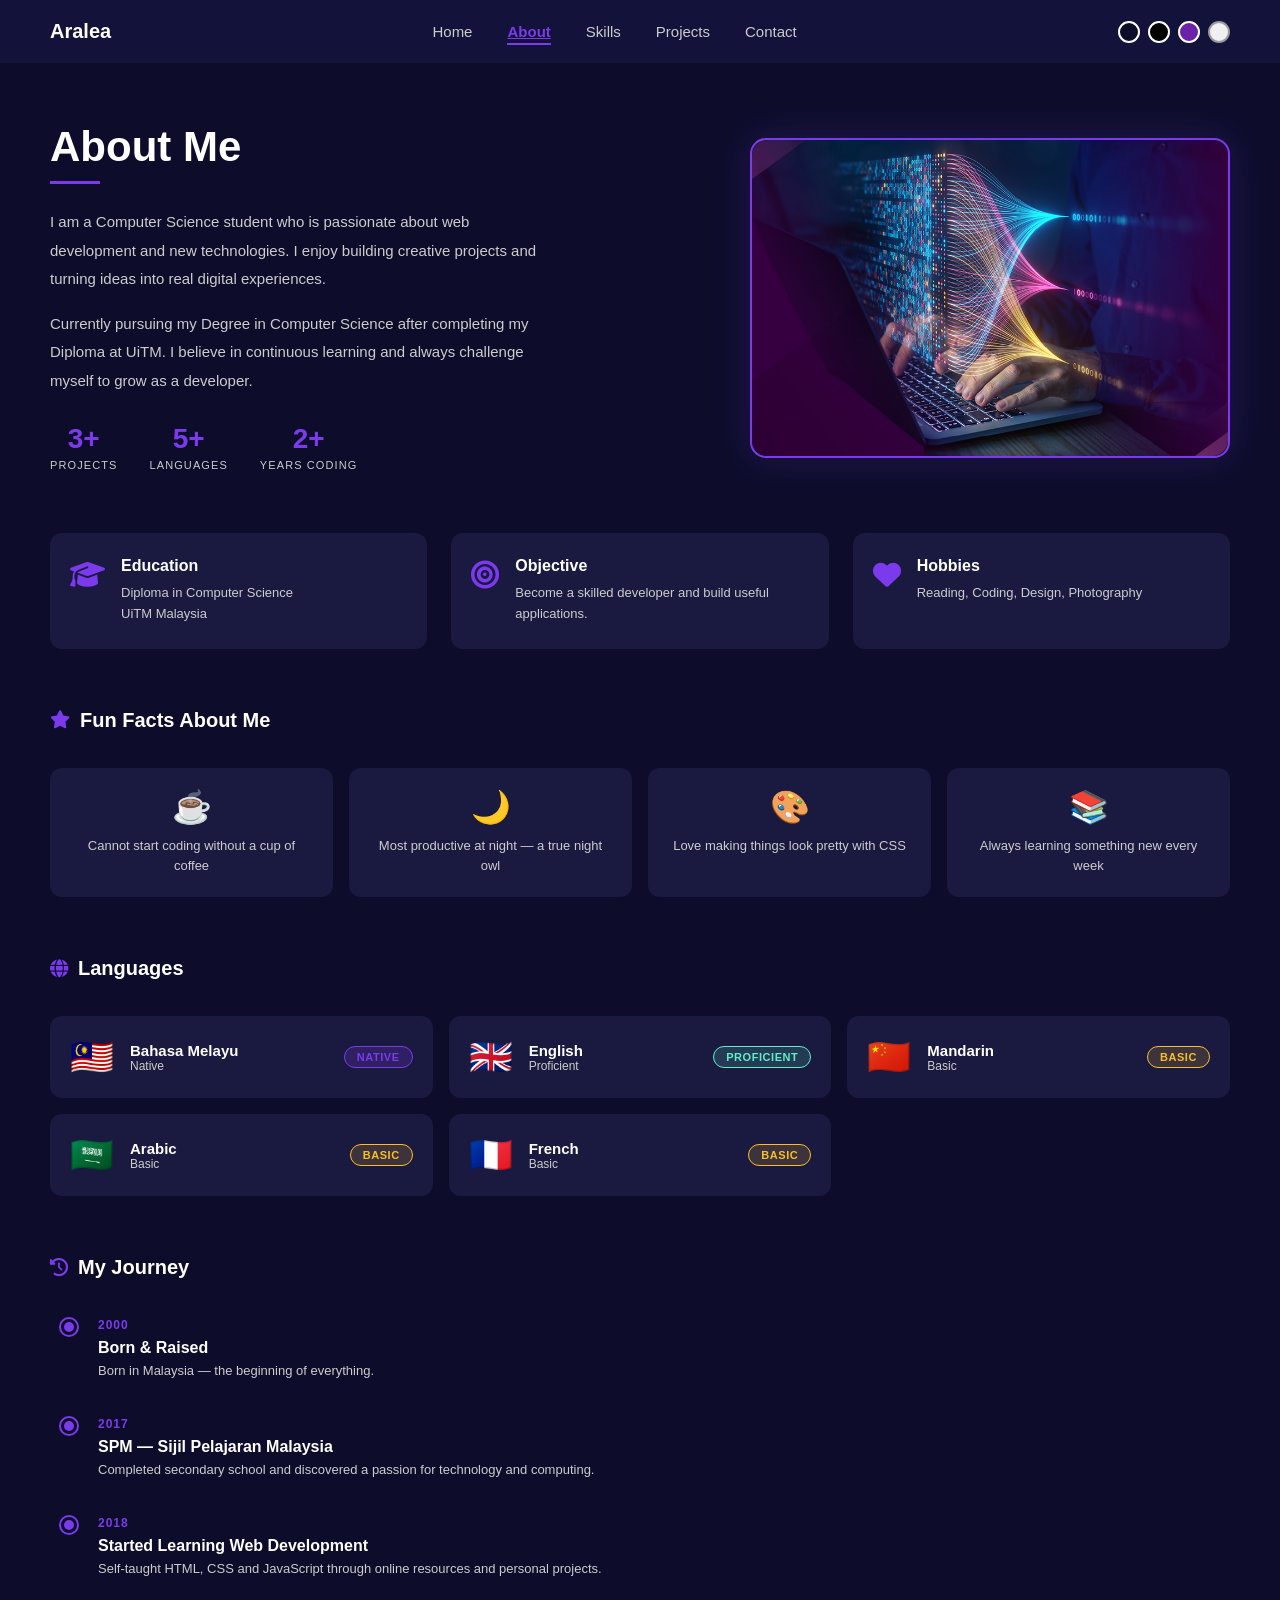
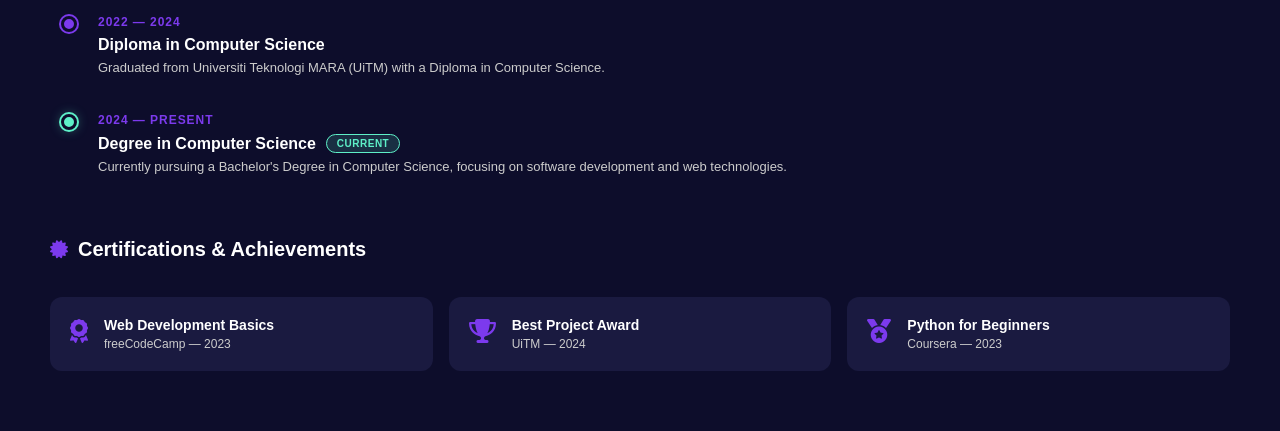
==== aboutme.html @ ed952f9d "Co-authored-by: PUTERI NURAIN AQILAH <Nurain-beep@users.noreply.github.com>" ====
<!DOCTYPE html>
<html lang="en">
<head>
  <meta charset="UTF-8" />
  <meta name="viewport" content="width=device-width, initial-scale=1.0"/>
  <title>About Me</title>
  <link rel="stylesheet" href="css/homepage.css" />
  <link rel="stylesheet" href="css/aboutme.css" />
  <link rel="stylesheet" href="https://cdnjs.cloudflare.com/ajax/libs/font-awesome/6.5.0/css/all.min.css"/>
</head>
<body>

  <!-- NAVBAR -->
  <nav>
    <div class="logo">Aralea</div>
    <ul>
      <li><a href="homepage.html">Home</a></li>
      <li><a href="aboutme.html" class="active">About</a></li>
      <li><a href="skills.html">Skills</a></li>
      <li><a href="myproject.html">Projects</a></li>
      <li><a href="contact.html">Contact</a></li>
    </ul>
    <div class="theme-switcher">
      <div class="theme-btn dark-blue" data-theme="dark-blue" title="Dark Blue"></div>
      <div class="theme-btn black"     data-theme="black"     title="Black"></div>
      <div class="theme-btn purple"    data-theme="purple"    title="Purple"></div>
      <div class="theme-btn white"     data-theme="white"     title="White"></div>
    </div>
  </nav>

  <!-- ABOUT SECTION -->
  <section class="about">

    <!-- TOP ROW -->
    <div class="about-top">
      <div class="about-text">
        <h2>About Me</h2>
        <div class="underline"></div>
        <p>I am a Computer Science student who is passionate about web development and new technologies. I enjoy building creative projects and turning ideas into real digital experiences.</p>
        <p>Currently pursuing my Degree in Computer Science after completing my Diploma at UiTM. I believe in continuous learning and always challenge myself to grow as a developer.</p>
        <div class="about-stats">
          <div class="stat-item">
            <span class="stat-num">3+</span>
            <span class="stat-label">Projects</span>
          </div>
          <div class="stat-item">
            <span class="stat-num">5+</span>
            <span class="stat-label">Languages</span>
          </div>
          <div class="stat-item">
            <span class="stat-num">2+</span>
            <span class="stat-label">Years Coding</span>
          </div>
        </div>
      </div>
      <div class="about-pic">
        <img src="images/computer science.jpg" alt="Aralea">
      </div>
    </div>

    <!-- 3 CARDS -->
    <div class="about-cards">
      <div class="card">
        <i class="fas fa-graduation-cap card-icon"></i>
        <div>
          <h4>Education</h4>
          <p>Diploma in Computer Science</p>
          <p>UiTM Malaysia</p>
        </div>
      </div>
      <div class="card">
        <i class="fas fa-bullseye card-icon"></i>
        <div>
          <h4>Objective</h4>
          <p>Become a skilled developer and build useful applications.</p>
        </div>
      </div>
      <div class="card">
        <i class="fas fa-heart card-icon"></i>
        <div>
          <h4>Hobbies</h4>
          <p>Reading, Coding, Design, Photography</p>
        </div>
      </div>
    </div>

    <!-- FUN FACTS -->
    <div class="section-block">
      <h3 class="section-title"><i class="fas fa-star"></i> Fun Facts About Me</h3>
      <div class="facts-grid">
        <div class="fact-card">
          <span class="fact-emoji">☕</span>
          <p>Cannot start coding without a cup of coffee</p>
        </div>
        <div class="fact-card">
          <span class="fact-emoji">🌙</span>
          <p>Most productive at night — a true night owl</p>
        </div>
        <div class="fact-card">
          <span class="fact-emoji">🎨</span>
          <p>Love making things look pretty with CSS</p>
        </div>
        <div class="fact-card">
          <span class="fact-emoji">📚</span>
          <p>Always learning something new every week</p>
        </div>
      </div>
    </div>

    <!-- LANGUAGES -->
    <div class="section-block">
      <h3 class="section-title"><i class="fas fa-globe"></i> Languages</h3>
      <div class="lang-grid">
        <div class="lang-card">
          <span class="lang-flag">🇲🇾</span>
          <div>
            <p class="lang-name">Bahasa Melayu</p>
            <p class="lang-level">Native</p>
          </div>
          <span class="lang-badge native">Native</span>
        </div>
        <div class="lang-card">
          <span class="lang-flag">🇬🇧</span>
          <div>
            <p class="lang-name">English</p>
            <p class="lang-level">Proficient</p>
          </div>
          <span class="lang-badge proficient">Proficient</span>
        </div>
        <div class="lang-card">
          <span class="lang-flag">🇨🇳</span>
          <div>
            <p class="lang-name">Mandarin</p>
            <p class="lang-level">Basic</p>
          </div>
          <span class="lang-badge basic">Basic</span>
        </div>
        <div class="lang-card">
          <span class="lang-flag">🇸🇦</span>
          <div>
            <p class="lang-name">Arabic</p>
            <p class="lang-level">Basic</p>
          </div>
          <span class="lang-badge basic">Basic</span>
        </div>
        <div class="lang-card">
          <span class="lang-flag">🇫🇷</span>
          <div>
            <p class="lang-name">French</p>
            <p class="lang-level">Basic</p>
          </div>
          <span class="lang-badge basic">Basic</span>
        </div>
      </div>
    </div>

    <!-- TIMELINE -->
    <div class="section-block">
      <h3 class="section-title"><i class="fas fa-history"></i> My Journey</h3>
      <div class="timeline">

        <div class="timeline-item">
          <div class="timeline-dot"></div>
          <div class="timeline-content">
            <span class="timeline-year">2000</span>
            <h4>Born & Raised</h4>
            <p>Born in Malaysia — the beginning of everything.</p>
          </div>
        </div>

        <div class="timeline-item">
          <div class="timeline-dot"></div>
          <div class="timeline-content">
            <span class="timeline-year">2017</span>
            <h4>SPM — Sijil Pelajaran Malaysia</h4>
            <p>Completed secondary school and discovered a passion for technology and computing.</p>
          </div>
        </div>

        <div class="timeline-item">
          <div class="timeline-dot"></div>
          <div class="timeline-content">
            <span class="timeline-year">2018</span>
            <h4>Started Learning Web Development</h4>
            <p>Self-taught HTML, CSS and JavaScript through online resources and personal projects.</p>
          </div>
        </div>

        <div class="timeline-item">
          <div class="timeline-dot"></div>
          <div class="timeline-content">
            <span class="timeline-year">2022 — 2024</span>
            <h4>Diploma in Computer Science</h4>
            <p>Graduated from Universiti Teknologi MARA (UiTM) with a Diploma in Computer Science.</p>
          </div>
        </div>

        <div class="timeline-item current">
          <div class="timeline-dot"></div>
          <div class="timeline-content">
            <span class="timeline-year">2024 — Present</span>
            <h4>Degree in Computer Science <span class="badge-current">Current</span></h4>
            <p>Currently pursuing a Bachelor's Degree in Computer Science, focusing on software development and web technologies.</p>
          </div>
        </div>

      </div>
    </div>

    <!-- CERTIFICATIONS -->
    <div class="section-block">
      <h3 class="section-title"><i class="fas fa-certificate"></i> Certifications & Achievements</h3>
      <div class="cert-grid">
        <div class="cert-card">
          <i class="fas fa-award cert-icon"></i>
          <div>
            <h4>Web Development Basics</h4>
            <p>freeCodeCamp — 2023</p>
          </div>
        </div>
        <div class="cert-card">
          <i class="fas fa-trophy cert-icon"></i>
          <div>
            <h4>Best Project Award</h4>
            <p>UiTM — 2024</p>
          </div>
        </div>
        <div class="cert-card">
          <i class="fas fa-medal cert-icon"></i>
          <div>
            <h4>Python for Beginners</h4>
            <p>Coursera — 2023</p>
          </div>
        </div>
      </div>
    </div>

  </section>

  <script src="js/aboutme.js"></script>
  <script src="js/homepage.js"></script>

</body>
</html>
---- css/homepage.css ----
/* ===== CSS VARIABLES (themes) ===== */
:root {
  --bg: #0d0d2b;
  --bg2: #12123a;
  --text: #ffffff;
  --subtext: #cccccc;
  --accent: #7c3aed;
  --nav-border: #7c3aed;
  --card-bg: #1a1a40;
  --btn-border: #ffffff;
}

body.black {
  --bg: #000000;
  --bg2: #111111;
  --card-bg: #1a1a1a;
}

body.purple {
  --bg: #2e1065;
  --bg2: #3b0764;
  --card-bg: #4a0080;
}

body.white {
  --bg: #f0f0f0;
  --bg2: #ffffff;
  --text: #000000;
  --subtext: #444444;
  --card-bg: #e0e0e0;
  --btn-border: #000000;
  --nav-border: #7c3aed;
}

/* ===== RESET ===== */
* {
  margin: 0;
  padding: 0;
  box-sizing: border-box;
}

body {
  font-family: 'Segoe UI', sans-serif;
  background-color: var(--bg);
  color: var(--text);
  transition: background-color 0.4s, color 0.4s;
  min-height: 100vh;
}

/* ===== NAVBAR ===== */
nav {
  display: flex;
  justify-content: space-between;
  align-items: center;
  padding: 20px 50px;
  background-color: var(--bg2);
}

nav .logo {
  font-size: 20px;
  font-weight: bold;
  color: var(--text);
}

nav ul {
  list-style: none;
  display: flex;
  gap: 35px;
}

nav ul li a {
  text-decoration: none;
  color: var(--subtext);
  font-size: 15px;
  transition: color 0.3s;
}

nav ul li a:hover,
nav ul li a.active {
  color: var(--accent);
  border-bottom: 2px solid var(--accent);
  padding-bottom: 3px;
}

/* ===== THEME SWITCHER ===== */
.theme-switcher {
  display: flex;
  gap: 8px;
  align-items: center;
}

.theme-btn {
  width: 22px;
  height: 22px;
  border-radius: 50%;
  border: 2px solid #fff;
  cursor: pointer;
  transition: transform 0.2s;
}

.theme-btn:hover {
  transform: scale(1.2);
}

.theme-btn.dark-blue { background-color: #0d0d2b; }
.theme-btn.black     { background-color: #000000; }
.theme-btn.purple    { background-color: #6b21a8; }
.theme-btn.white     { background-color: #f0f0f0; border-color: #999; }

/* ===== HERO SECTION ===== */
.hero {
  display: flex;
  justify-content: space-between;
  align-items: center;
  padding: 80px 80px;         /* more padding so image shifts inward */
  min-height: calc(100vh - 70px);
  position: relative;
}

/* left side */
.hero-text h3 {
  font-size: 22px;
  font-weight: normal;
  color: var(--subtext);
  margin-bottom: 8px;
}

.hero-text h1 {
  font-size: 52px;
  font-weight: bold;
  color: var(--accent);
  margin-bottom: 12px;
}

.hero-text .tagline {
  font-size: 16px;
  font-weight: bold;
  color: var(--text);
  margin-bottom: 4px;
}

.hero-text .description {
  font-size: 14px;
  color: var(--subtext);
  margin-bottom: 35px;
  max-width: 380px;
}

/* Buttons */
.hero-buttons {
  display: flex;
  gap: 16px;
  flex-wrap: wrap;
}

.btn-primary {
  padding: 12px 28px;
  background-color: var(--accent);
  color: #fff;
  border: none;
  text-decoration: none;
  font-size: 15px;
  border-radius: 6px;
  cursor: pointer;
  transition: opacity 0.3s;
}

.btn-primary:hover { opacity: 0.85; }

.btn-secondary {
  padding: 12px 28px;
  background-color: transparent;
  color: var(--text);
  border: 2px solid var(--btn-border);
  text-decoration: none;
  font-size: 15px;
  border-radius: 6px;
  cursor: pointer;
  transition: background-color 0.3s;
}

.btn-secondary:hover {
  background-color: rgba(255,255,255,0.1);
}

/* right side - profile */
.hero-image {
  display: flex;
  flex-direction: column;
  align-items: center;
  gap: 20px;
  margin-right: 60px;         /* shift image more toward center */
}

/* BIGGER profile picture */
.profile-pic {
  width: 300px;               /* was 220px */
  height: 300px;              /* was 220px */
  border-radius: 50%;
  border: 3px solid var(--accent);
  box-shadow: 0 0 30px rgba(132, 27, 27, 0.5);
  overflow: hidden;
  display: flex;
  align-items: center;
  justify-content: center;
  background-color: var(--card-bg);
  color: var(--subtext);
  font-size: 14px;
}

.profile-pic img {
  width: 100%;
  height: 100%;
  object-fit: cover;
  object-position: center top;
}

/* Social icons */
.social-links {
  display: flex;
  gap: 16px;
}

.social-links a {
  width: 40px;
  height: 40px;
  border-radius: 10px;
  background-color: var(--card-bg);
  display: flex;
  align-items: center;
  justify-content: center;
  text-decoration: none;
  color: var(--text);
  font-size: 18px;
  transition: background-color 0.3s, transform 0.2s;
}

.social-links a:hover {
  background-color: var(--accent);
  transform: translateY(-3px);
}
---- css/aboutme.css ----
/* ===== ABOUT SECTION ===== */
.about {
  padding: 60px 50px;
  display: flex;
  flex-direction: column;
  gap: 60px;
}

/* ===== TOP ROW ===== */
.about-top {
  display: flex;
  justify-content: space-between;
  align-items: center;
  gap: 60px;
}

.about-text { flex: 1; }

.about-text h2 {
  font-size: 42px;
  font-weight: bold;
  color: var(--text);
  margin-bottom: 10px;
}

.underline {
  width: 50px;
  height: 3px;
  background-color: var(--accent);
  margin-bottom: 24px;
}

.about-text p {
  font-size: 15px;
  color: var(--subtext);
  line-height: 1.9;
  max-width: 500px;
  margin-bottom: 16px;
}

.about-stats {
  display: flex;
  gap: 32px;
  margin-top: 28px;
}

.stat-item { text-align: center; }

.stat-num {
  font-size: 28px;
  font-weight: 800;
  color: var(--accent);
  display: block;
}

.stat-label {
  font-size: 11px;
  color: var(--subtext);
  text-transform: uppercase;
  letter-spacing: 0.1em;
}

.about-pic {
  width: 480px;
  height: 320px;
  border-radius: 16px;
  border: 2px solid var(--accent);
  background-color: var(--card-bg);
  overflow: hidden;
  flex-shrink: 0;
  box-shadow: 0 0 40px rgba(124, 58, 237, 0.2);
}

.about-pic img {
  width: 100%;
  height: 100%;
  object-fit: cover;
  border-radius: 16px;
}

/* ===== 3 CARDS ===== */
.about-cards {
  display: flex;
  gap: 24px;
}

.card {
  flex: 1;
  background-color: var(--card-bg);
  border-radius: 12px;
  padding: 24px 20px;
  display: flex;
  align-items: flex-start;
  gap: 16px;
  transition: transform 0.2s;
  border: 1px solid var(--border);
}

.card:hover { transform: translateY(-4px); }

.card-icon {
  font-size: 28px;
  color: var(--accent);
  margin-top: 4px;
}

.card h4 {
  font-size: 16px;
  color: var(--text);
  margin-bottom: 8px;
}

.card p {
  font-size: 13px;
  color: var(--subtext);
  line-height: 1.6;
}

/* ===== SECTION BLOCK ===== */
.section-block {
  display: flex;
  flex-direction: column;
  gap: 24px;
}

.section-title {
  font-size: 20px;
  font-weight: 700;
  color: var(--text);
  display: flex;
  align-items: center;
  gap: 10px;
  padding-bottom: 12px;
  border-bottom: 1px solid var(--border);
}

.section-title i {
  color: var(--accent);
  font-size: 18px;
}

/* ===== FUN FACTS ===== */
.facts-grid {
  display: grid;
  grid-template-columns: repeat(4, 1fr);
  gap: 16px;
}

.fact-card {
  background: var(--card-bg);
  border: 1px solid var(--border);
  border-radius: 12px;
  padding: 20px;
  text-align: center;
  transition: transform 0.2s, border-color 0.2s;
}

.fact-card:hover {
  transform: translateY(-4px);
  border-color: var(--accent);
}

.fact-emoji {
  font-size: 2rem;
  display: block;
  margin-bottom: 10px;
}

.fact-card p {
  font-size: 13px;
  color: var(--subtext);
  line-height: 1.6;
}

/* ===== LANGUAGES ===== */
.lang-grid {
  display: grid;
  grid-template-columns: repeat(3, 1fr);
  gap: 16px;
}

.lang-card {
  background: var(--card-bg);
  border: 1px solid var(--border);
  border-radius: 12px;
  padding: 20px;
  display: flex;
  align-items: center;
  gap: 16px;
  transition: transform 0.2s, border-color 0.2s;
}

.lang-card:hover {
  transform: translateY(-4px);
  border-color: var(--accent);
}

.lang-flag { font-size: 2.2rem; }

.lang-name {
  font-size: 15px;
  font-weight: 600;
  color: var(--text);
}

.lang-level {
  font-size: 12px;
  color: var(--subtext);
}

.lang-badge {
  margin-left: auto;
  font-size: 11px;
  font-weight: 600;
  padding: 4px 12px;
  border-radius: 99px;
  text-transform: uppercase;
  letter-spacing: 0.05em;
  white-space: nowrap;
}

.lang-badge.native {
  background: rgba(124, 58, 237, 0.2);
  color: var(--accent);
  border: 1px solid var(--accent);
}

.lang-badge.proficient {
  background: rgba(94, 240, 200, 0.15);
  color: #5ef0c8;
  border: 1px solid #5ef0c8;
}

.lang-badge.basic {
  background: rgba(251, 191, 36, 0.15);
  color: #fbbf24;
  border: 1px solid #fbbf24;
}

/* ===== TIMELINE ===== */
.timeline {
  display: flex;
  flex-direction: column;
  padding-left: 20px;
  border-left: 2px solid var(--border);
}

.timeline-item {
  position: relative;
  padding: 0 0 32px 28px;
}

.timeline-item:last-child { padding-bottom: 0; }

.timeline-dot {
  position: absolute;
  left: -9px;
  top: 4px;
  width: 16px;
  height: 16px;
  border-radius: 50%;
  background: var(--accent);
  border: 3px solid var(--bg);
  box-shadow: 0 0 0 2px var(--accent);
}

.timeline-item.current .timeline-dot {
  background: #5ef0c8;
  box-shadow: 0 0 0 2px #5ef0c8, 0 0 12px rgba(94,240,200,0.4);
}

.timeline-year {
  font-size: 12px;
  color: var(--accent);
  letter-spacing: 0.08em;
  text-transform: uppercase;
  font-weight: 600;
}

.timeline-content h4 {
  font-size: 16px;
  color: var(--text);
  margin: 6px 0 4px;
  display: flex;
  align-items: center;
  gap: 10px;
  flex-wrap: wrap;
}

.timeline-content p {
  font-size: 13px;
  color: var(--subtext);
  line-height: 1.6;
}

.badge-current {
  font-size: 10px;
  font-weight: 600;
  padding: 3px 10px;
  border-radius: 99px;
  background: rgba(94, 240, 200, 0.15);
  color: #5ef0c8;
  border: 1px solid #5ef0c8;
  text-transform: uppercase;
  letter-spacing: 0.05em;
}

/* ===== CERTIFICATIONS ===== */
.cert-grid {
  display: grid;
  grid-template-columns: repeat(3, 1fr);
  gap: 16px;
}

.cert-card {
  background: var(--card-bg);
  border: 1px solid var(--border);
  border-radius: 12px;
  padding: 20px;
  display: flex;
  align-items: flex-start;
  gap: 16px;
  transition: transform 0.2s, border-color 0.2s;
}

.cert-card:hover {
  transform: translateY(-4px);
  border-color: var(--accent);
}

.cert-icon {
  font-size: 24px;
  color: var(--accent);
  margin-top: 2px;
  flex-shrink: 0;
}

.cert-card h4 {
  font-size: 14px;
  font-weight: 600;
  color: var(--text);
  margin-bottom: 4px;
}

.cert-card p {
  font-size: 12px;
  color: var(--subtext);
}

/* ===== RESPONSIVE ===== */
@media (max-width: 768px) {
  .about { padding: 30px 20px; }
  .about-top { flex-direction: column; }
  .about-pic { width: 100%; height: 220px; }
  .about-cards { flex-direction: column; }
  .facts-grid { grid-template-columns: repeat(2, 1fr); }
  .lang-grid { grid-template-columns: 1fr; }
  .cert-grid { grid-template-columns: 1fr; }
  .about-stats { gap: 20px; }
}
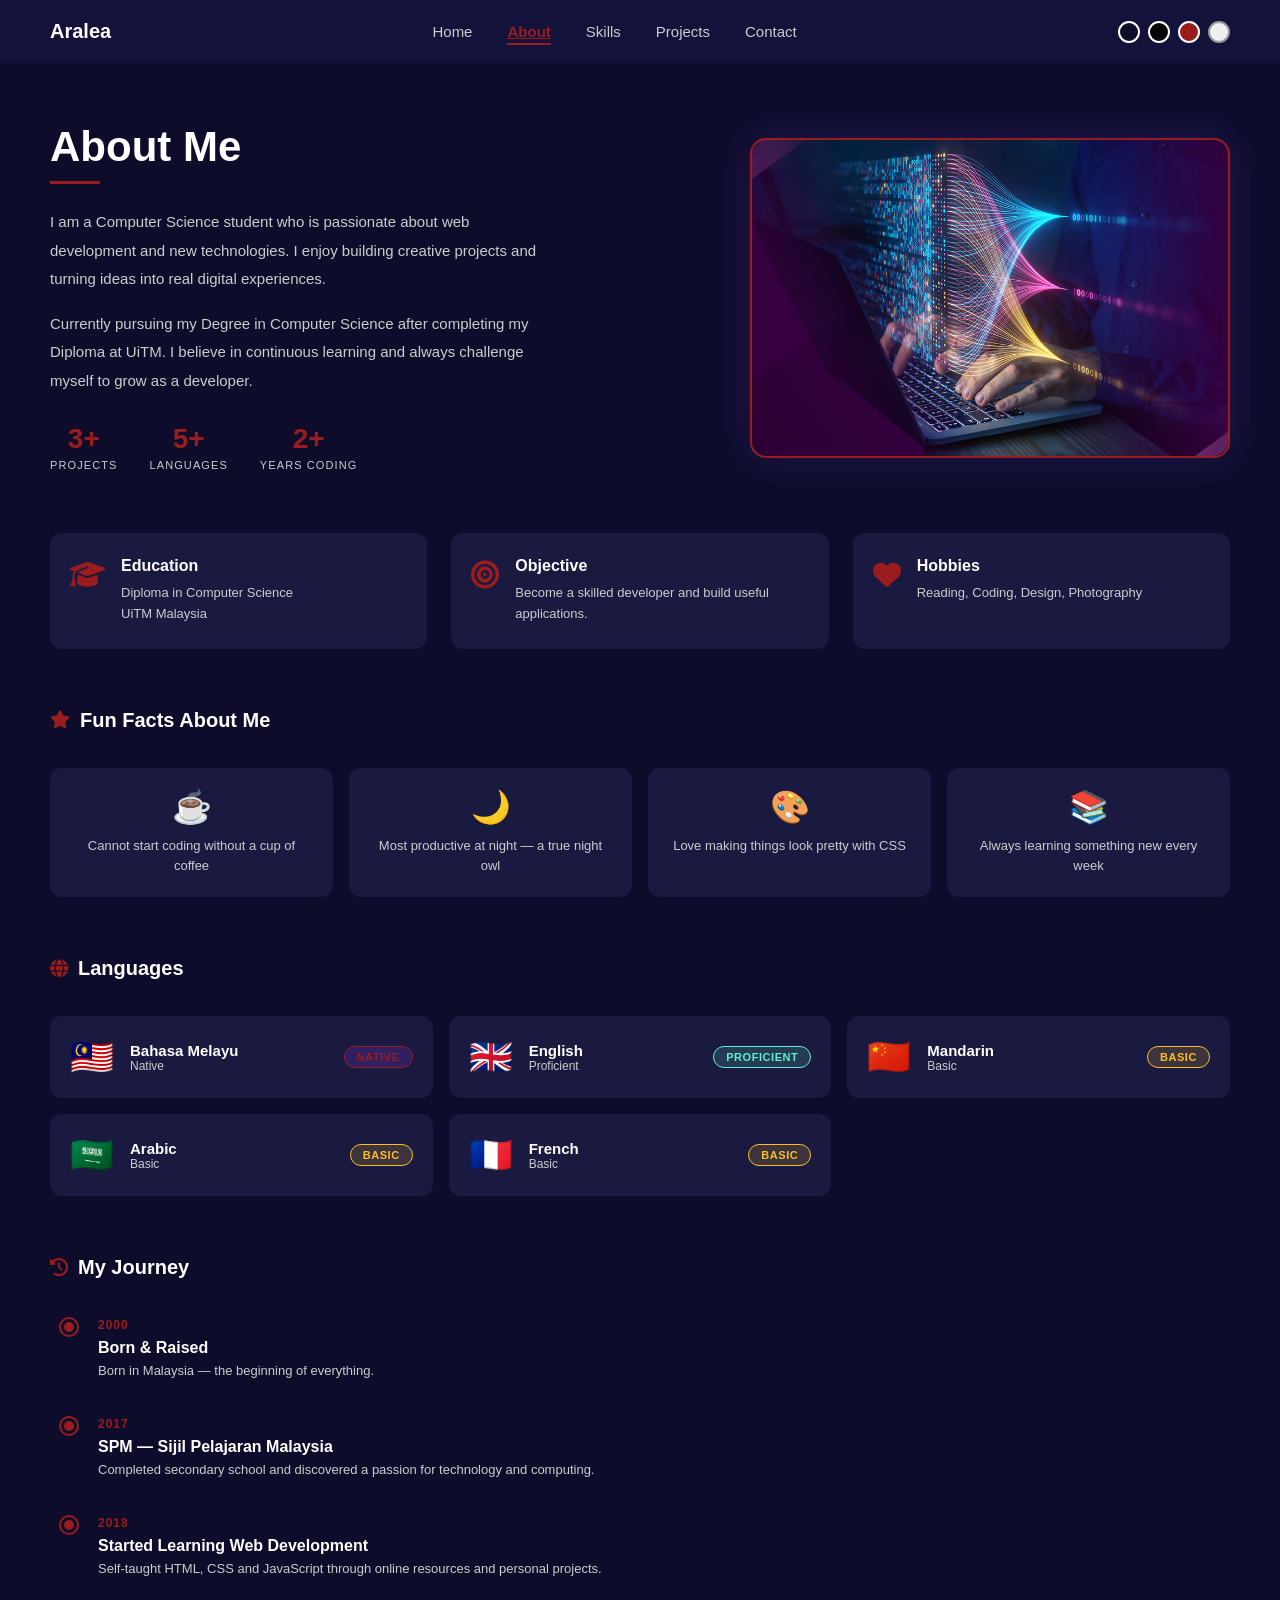
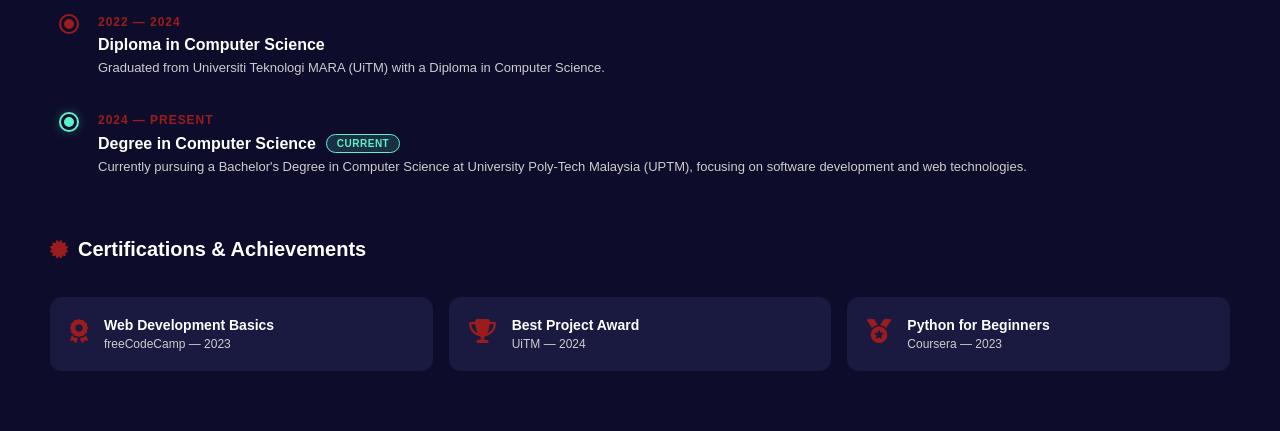
==== commit 22f087d2: "a" ====
--- a/aboutme.html
+++ b/aboutme.html
@@ -200,7 +200,7 @@
           <div class="timeline-content">
             <span class="timeline-year">2024 — Present</span>
             <h4>Degree in Computer Science <span class="badge-current">Current</span></h4>
-            <p>Currently pursuing a Bachelor's Degree in Computer Science, focusing on software development and web technologies.</p>
+            <p>Currently pursuing a Bachelor's Degree in Computer Science at University Poly-Tech Malaysia (UPTM), focusing on software development and web technologies.</p>
           </div>
         </div>
 
--- a/css/homepage.css
+++ b/css/homepage.css
@@ -4,8 +4,8 @@
   --bg2: #12123a;
   --text: #ffffff;
   --subtext: #cccccc;
-  --accent: #7c3aed;
-  --nav-border: #7c3aed;
+  --accent: #9b1c1c;
+  --nav-border: #9b1c1c;
   --card-bg: #1a1a40;
   --btn-border: #ffffff;
 }
@@ -104,7 +104,7 @@
 
 .theme-btn.dark-blue { background-color: #0d0d2b; }
 .theme-btn.black     { background-color: #000000; }
-.theme-btn.purple    { background-color: #6b21a8; }
+.theme-btn.purple    { background-color: #9b1c1c; }
 .theme-btn.white     { background-color: #f0f0f0; border-color: #999; }
 
 /* ===== HERO SECTION ===== */
@@ -198,7 +198,7 @@
   height: 300px;              /* was 220px */
   border-radius: 50%;
   border: 3px solid var(--accent);
-  box-shadow: 0 0 30px rgba(132, 27, 27, 0.5);
+  box-shadow: 0 0 30px rgba(155, 28, 28, 0.5);
   overflow: hidden;
   display: flex;
   align-items: center;
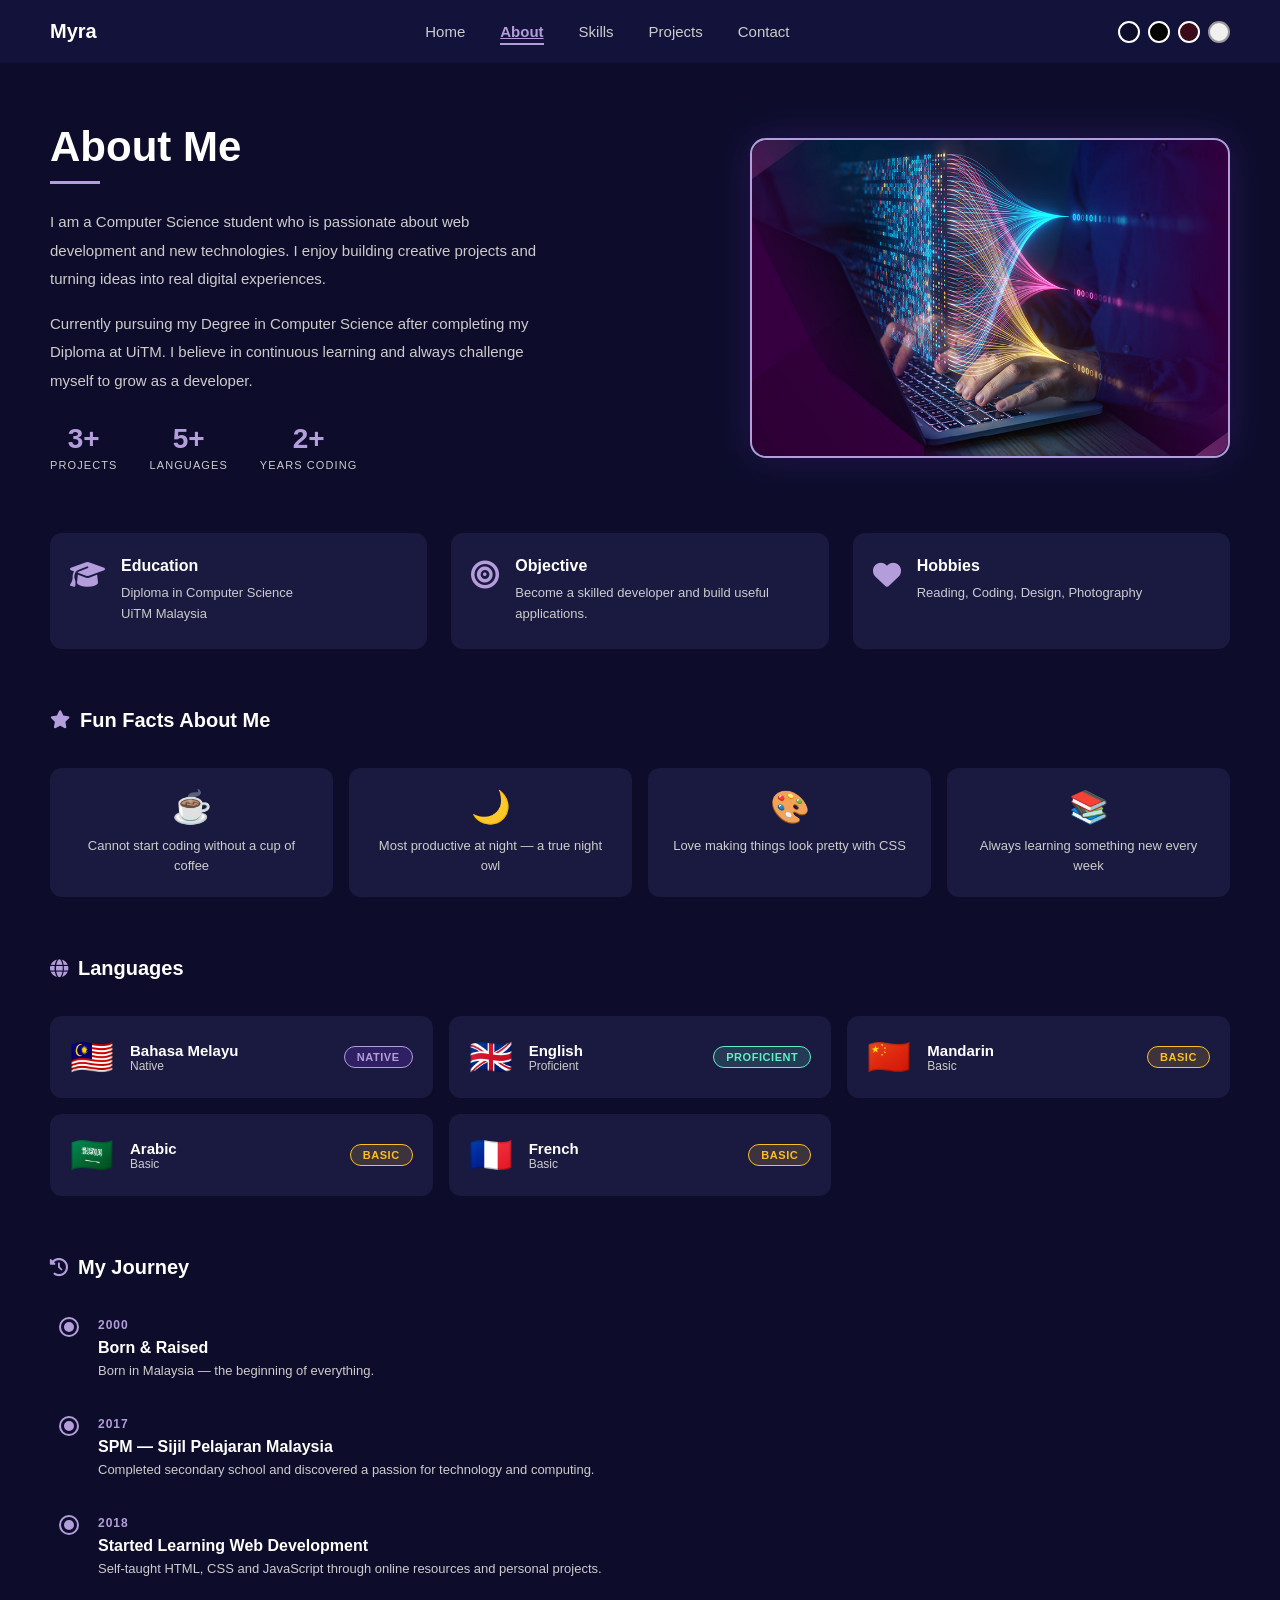
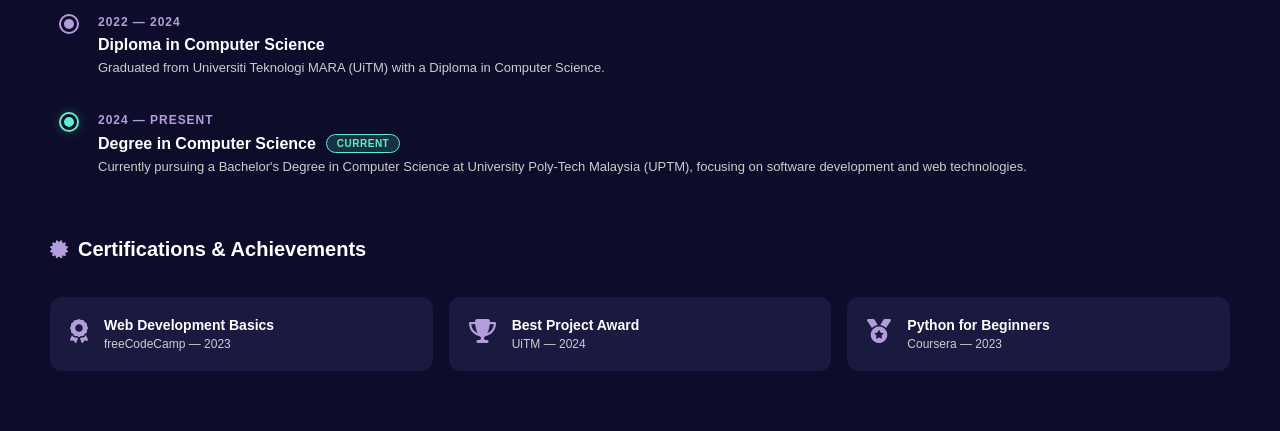
==== commit bbab00e1: "test" ====
--- a/aboutme.html
+++ b/aboutme.html
@@ -12,7 +12,7 @@
 
   <!-- NAVBAR -->
   <nav>
-    <div class="logo">Aralea</div>
+    <div class="logo">Myra</div>
     <ul>
       <li><a href="homepage.html">Home</a></li>
       <li><a href="aboutme.html" class="active">About</a></li>
@@ -21,11 +21,11 @@
       <li><a href="contact.html">Contact</a></li>
     </ul>
     <div class="theme-switcher">
-      <div class="theme-btn dark-blue" data-theme="dark-blue" title="Dark Blue"></div>
-      <div class="theme-btn black"     data-theme="black"     title="Black"></div>
-      <div class="theme-btn purple"    data-theme="purple"    title="Purple"></div>
-      <div class="theme-btn white"     data-theme="white"     title="White"></div>
-    </div>
+  <div class="theme-btn dark-blue" onclick="setTheme('')"       title="Dark Blue"></div>
+  <div class="theme-btn black"     onclick="setTheme('black')"  title="Black"></div>
+  <div class="theme-btn maroon"    onclick="setTheme('maroon')" title="Maroon"></div>
+  <div class="theme-btn white"     onclick="setTheme('white')"  title="White"></div>
+</div>
   </nav>
 
   <!-- ABOUT SECTION -->
@@ -239,6 +239,18 @@
 
   <script src="js/aboutme.js"></script>
   <script src="js/homepage.js"></script>
+  <script>
+    const saved = localStorage.getItem('theme');
+    if (saved) document.body.className = saved;
+
+    function setTheme(theme) {
+      document.body.className = theme;
+      localStorage.setItem('theme', theme);
+    }
+  </script>
 
 </body>
-</html>+</html>
+</body>
+</html>
+
--- a/css/homepage.css
+++ b/css/homepage.css
@@ -4,7 +4,8 @@
   --bg2: #12123a;
   --text: #ffffff;
   --subtext: #cccccc;
-  --accent: #9b1c1c;
+  --accent: #b39ddb;
+  --highlight: #b39ddb;   /* ADD THIS - always light purple */
   --nav-border: #9b1c1c;
   --card-bg: #1a1a40;
   --btn-border: #ffffff;
@@ -16,10 +17,10 @@
   --card-bg: #1a1a1a;
 }
 
-body.purple {
-  --bg: #2e1065;
-  --bg2: #3b0764;
-  --card-bg: #4a0080;
+body.maroon {
+  --bg: #3b0a1a;
+  --bg2: #4a0f22;
+  --accent: #b39ddb;
 }
 
 body.white {
@@ -104,7 +105,7 @@
 
 .theme-btn.dark-blue { background-color: #0d0d2b; }
 .theme-btn.black     { background-color: #000000; }
-.theme-btn.purple    { background-color: #9b1c1c; }
+.theme-btn.maroon    { background-color: #3b0a1a; }
 .theme-btn.white     { background-color: #f0f0f0; border-color: #999; }
 
 /* ===== HERO SECTION ===== */
@@ -194,11 +195,11 @@
 
 /* BIGGER profile picture */
 .profile-pic {
-  width: 300px;               /* was 220px */
-  height: 300px;              /* was 220px */
+  width: 300px;
+  height: 300px;
   border-radius: 50%;
-  border: 3px solid var(--accent);
-  box-shadow: 0 0 30px rgba(155, 28, 28, 0.5);
+  border: 3px solid var(--highlight);
+  box-shadow: 0 0 30px rgba(179, 157, 219, 0.5);
   overflow: hidden;
   display: flex;
   align-items: center;
@@ -212,7 +213,7 @@
   width: 100%;
   height: 100%;
   object-fit: cover;
-  object-position: center top;
+  object-position: center 0%;
 }
 
 /* Social icons */
@@ -238,4 +239,5 @@
 .social-links a:hover {
   background-color: var(--accent);
   transform: translateY(-3px);
-}+}
+
--- a/css/aboutme.css
+++ b/css/aboutme.css
@@ -357,4 +357,4 @@
   .lang-grid { grid-template-columns: 1fr; }
   .cert-grid { grid-template-columns: 1fr; }
   .about-stats { gap: 20px; }
-}+}
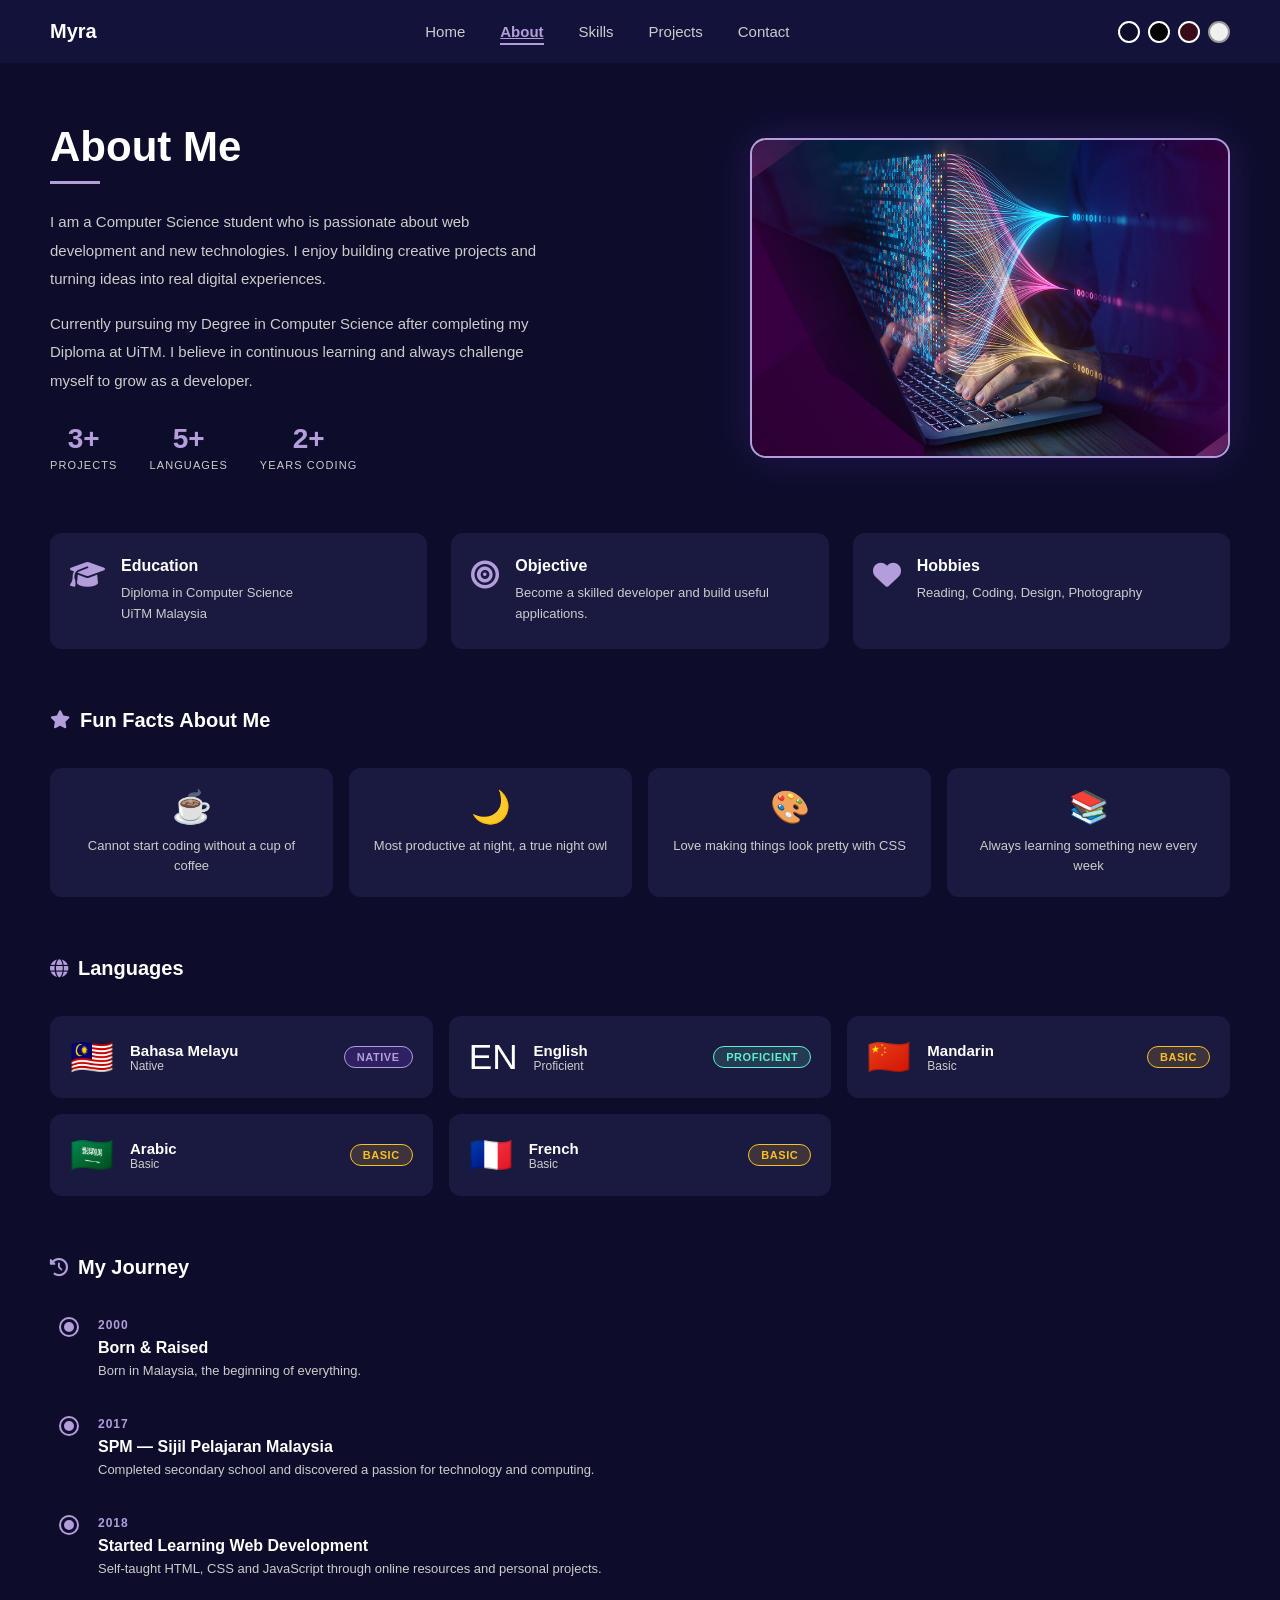
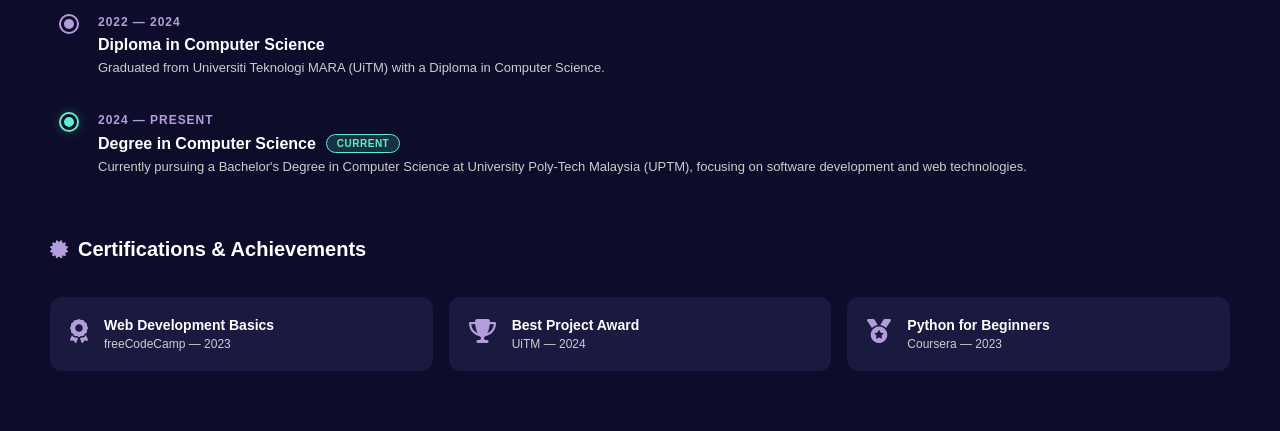
==== commit f4b201de: "about me" ====
--- a/aboutme.html
+++ b/aboutme.html
@@ -14,7 +14,7 @@
   <nav>
     <div class="logo">Myra</div>
     <ul>
-      <li><a href="homepage.html">Home</a></li>
+      <li><a href="index.html">Home</a></li>
       <li><a href="aboutme.html" class="active">About</a></li>
       <li><a href="skills.html">Skills</a></li>
       <li><a href="myproject.html">Projects</a></li>
@@ -94,7 +94,7 @@
         </div>
         <div class="fact-card">
           <span class="fact-emoji">🌙</span>
-          <p>Most productive at night — a true night owl</p>
+          <p>Most productive at night, a true night owl</p>
         </div>
         <div class="fact-card">
           <span class="fact-emoji">🎨</span>
@@ -120,7 +120,7 @@
           <span class="lang-badge native">Native</span>
         </div>
         <div class="lang-card">
-          <span class="lang-flag">🇬🇧</span>
+          <span class="lang-flag">EN</span>
           <div>
             <p class="lang-name">English</p>
             <p class="lang-level">Proficient</p>
@@ -164,7 +164,7 @@
           <div class="timeline-content">
             <span class="timeline-year">2000</span>
             <h4>Born & Raised</h4>
-            <p>Born in Malaysia — the beginning of everything.</p>
+            <p>Born in Malaysia, the beginning of everything.</p>
           </div>
         </div>
 
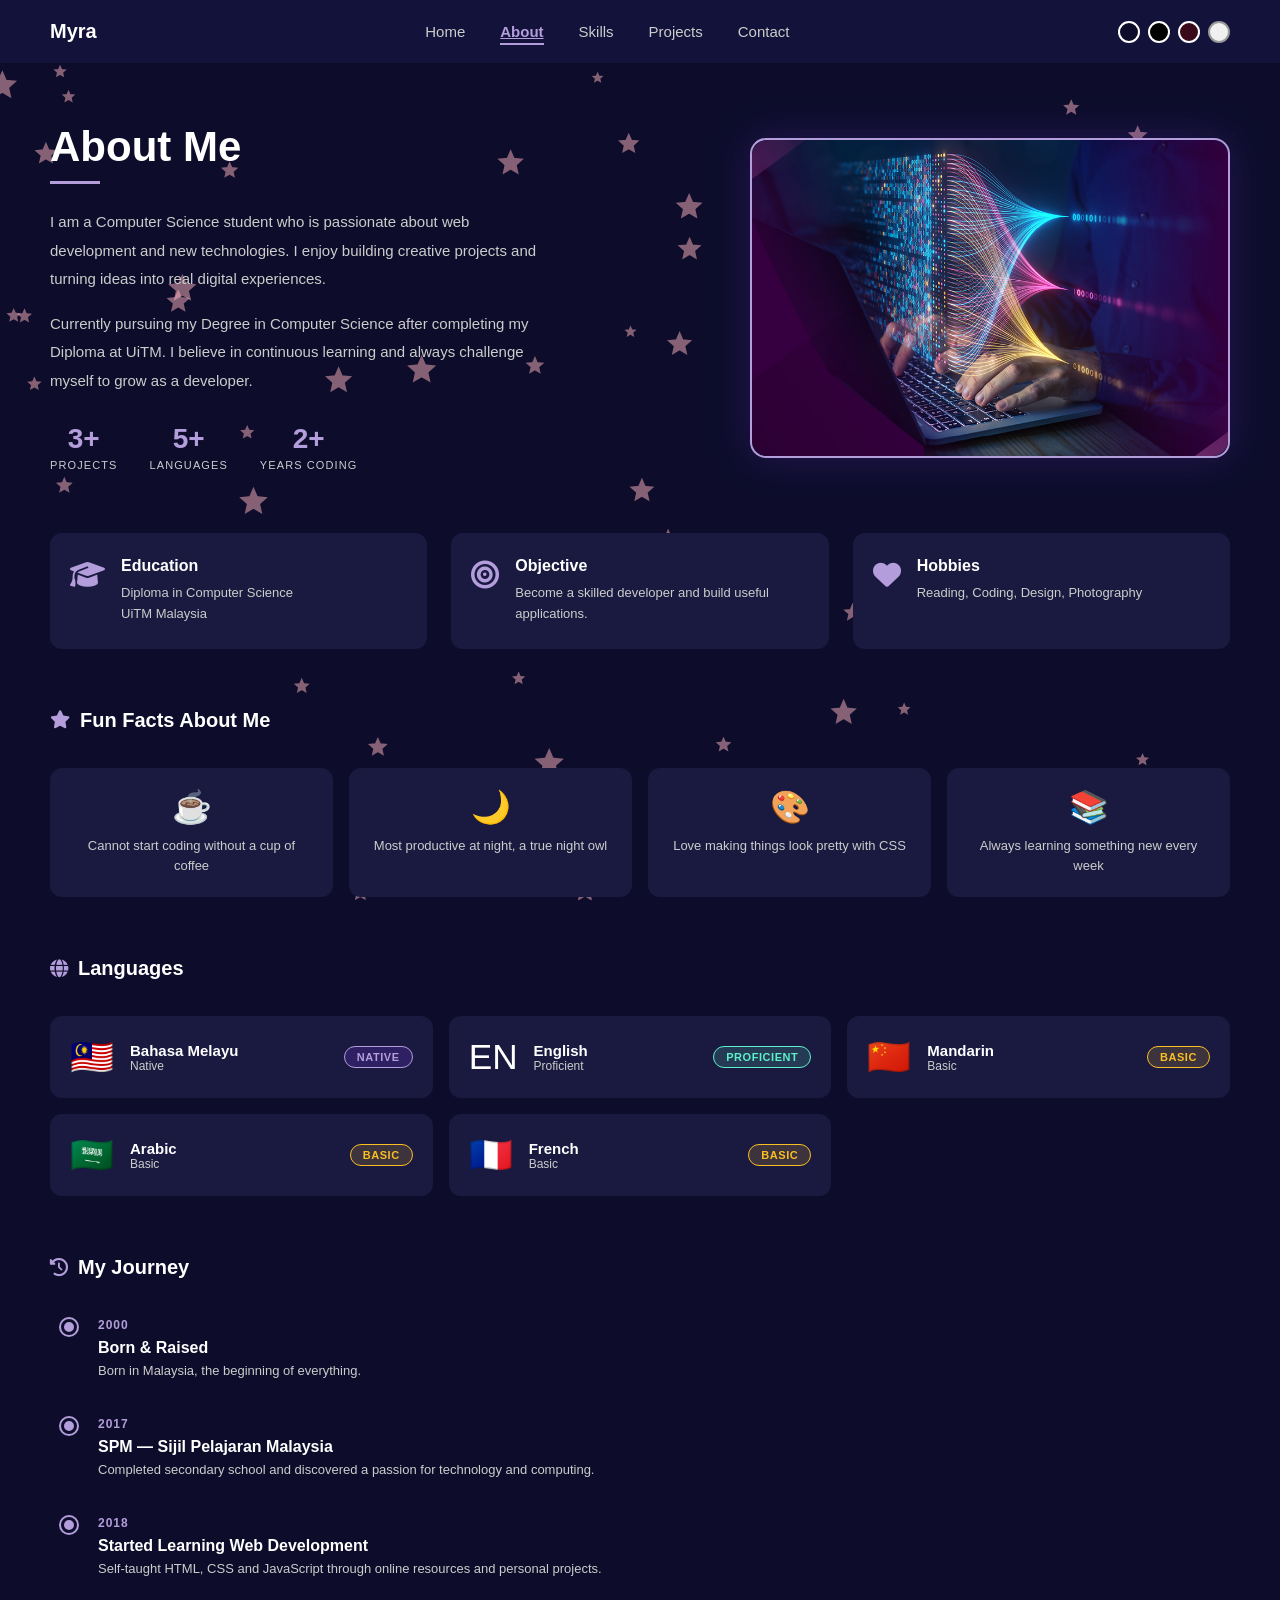
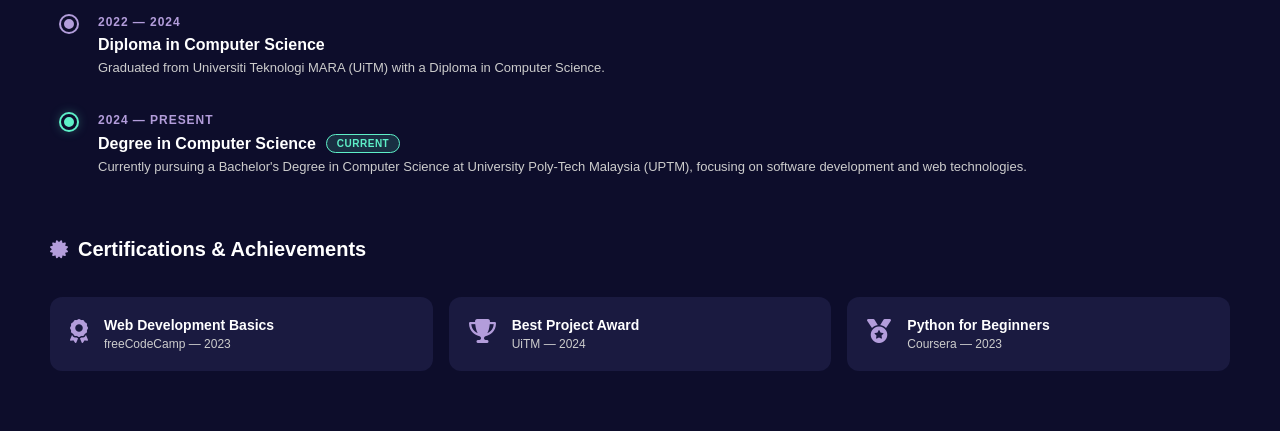
==== commit 9d9d01ce: "added stars in pages" ====
--- a/aboutme.html
+++ b/aboutme.html
@@ -9,6 +9,7 @@
   <link rel="stylesheet" href="https://cdnjs.cloudflare.com/ajax/libs/font-awesome/6.5.0/css/all.min.css"/>
 </head>
 <body>
+<canvas id="particles"></canvas>
 
   <!-- NAVBAR -->
   <nav>
@@ -251,6 +252,7 @@
 
 </body>
 </html>
+<script src="js/particles.js"></script>
 </body>
 </html>
 
--- a/css/homepage.css
+++ b/css/homepage.css
@@ -241,3 +241,12 @@
   transform: translateY(-3px);
 }
 
+#particles {
+  position: fixed;
+  top: 0;
+  left: 0;
+  width: 100%;
+  height: 100%;
+  z-index: -1;
+  pointer-events: none;
+}
